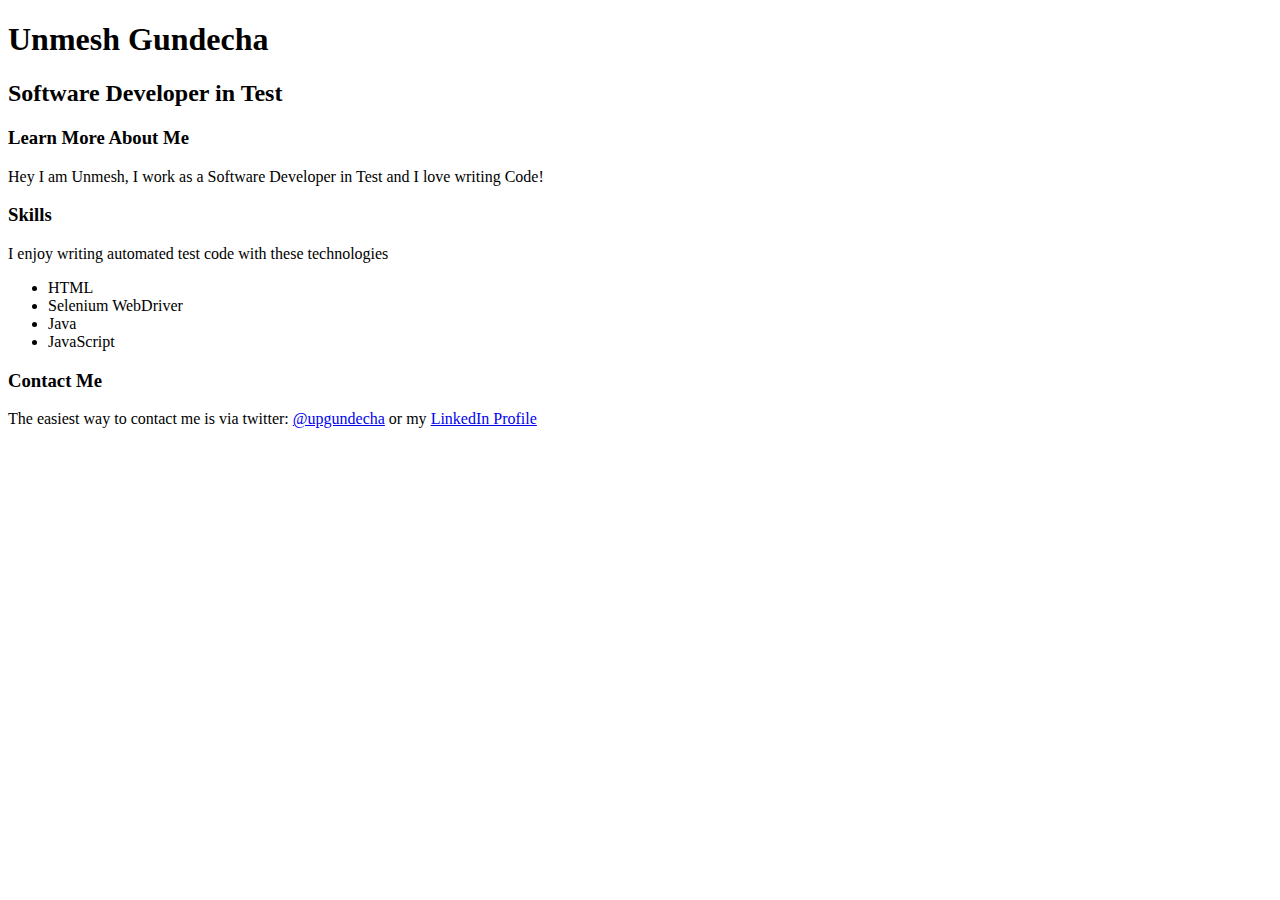
==== index.html @ 069da507 "Created my portfolio" ====
<!DOCTYPE html>
<html lang="en">
<head>
  <meta charset="UTF-8">
  <meta name="viewport" content="width=device-width; initial-scale=1.0; maximum-scale=1.0;">
  <link rel="stylesheet" href="main.css">
  <title>HTML Portfolio</title>
</head>
<body>
  <div class="header">
      <h1>Unmesh Gundecha</h1>
      <h2>Software Developer in Test</h2>
  </div>
  <div class="tagline">
    <h3>Learn More About Me</h3>
    <p>Hey I am Unmesh, I work as a Software Developer in Test and I love writing Code!</p>
  </div>
  <div class="skills">
    <h3>Skills</h3>
    <p>I enjoy writing automated test code with these technologies</p>
    <ul>
      <li>HTML</li>
      <li>Selenium WebDriver</li>
      <li>Java</li>
      <li>JavaScript</li>
    </ul>
  </div>
  <div class="contact">
    <h3>Contact Me</h3>
    The easiest way to contact me is via twitter: <a target="_blank" href="https://twitter.com/upgundecha">@upgundecha</a> or my <a target="_blank" href="https://www.linkedin.com/in/upgundecha">LinkedIn Profile</a>
  </div>

</body>
</html>
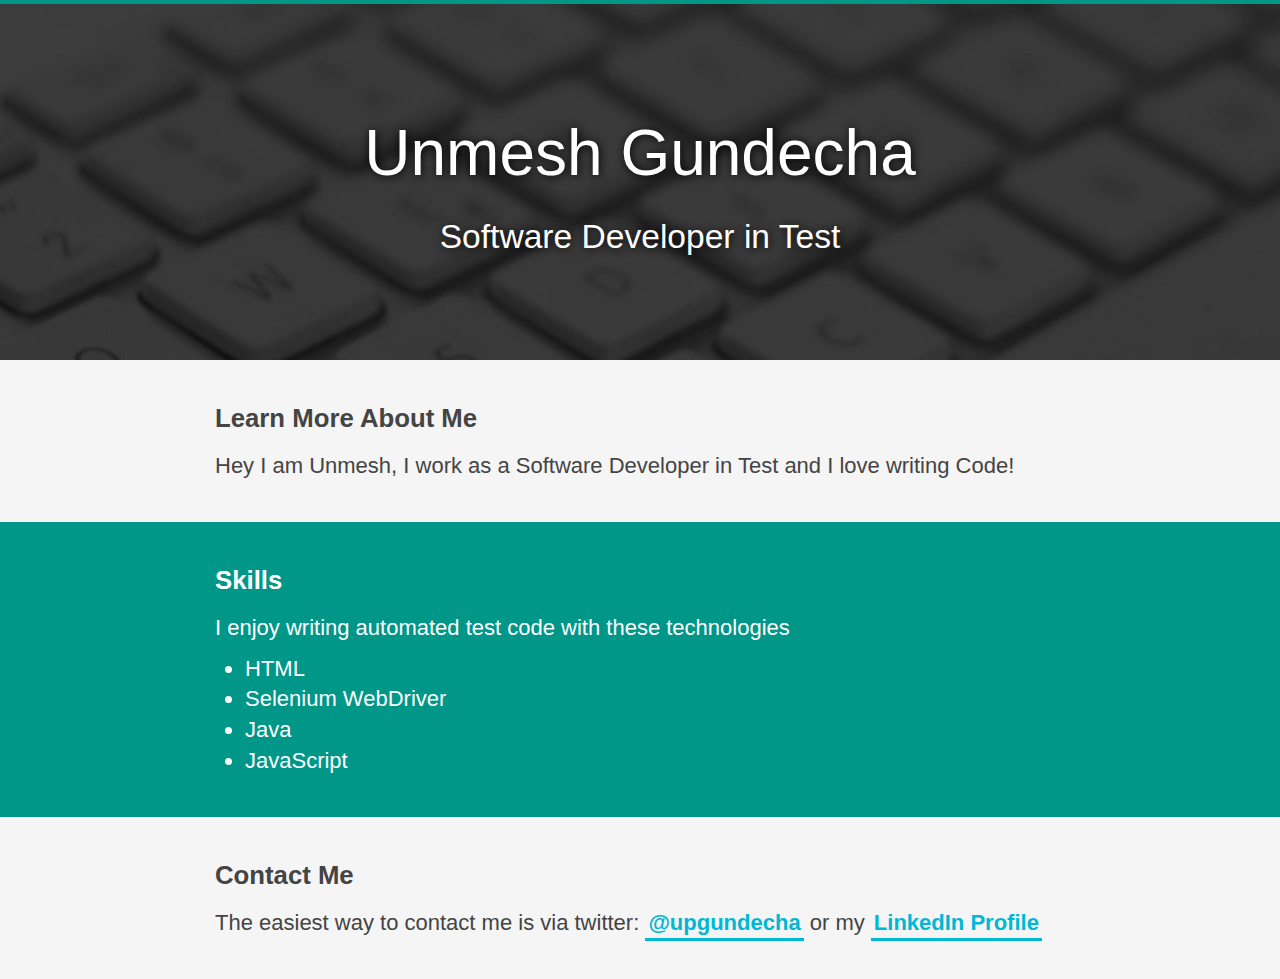
==== commit 80698e05: "Added style" ====
--- a/index.html
+++ b/index.html
@@ -6,29 +6,36 @@
   <link rel="stylesheet" href="main.css">
   <title>HTML Portfolio</title>
 </head>
-<body>
+<body data-gr-c-s-loaded="true">
   <div class="header">
+    <div class="content-wrapper">
       <h1>Unmesh Gundecha</h1>
       <h2>Software Developer in Test</h2>
+    </div>
   </div>
   <div class="tagline">
-    <h3>Learn More About Me</h3>
-    <p>Hey I am Unmesh, I work as a Software Developer in Test and I love writing Code!</p>
+    <div class="content-wrapper">
+      <h3>Learn More About Me</h3>
+      <p>Hey I am Unmesh, I work as a Software Developer in Test and I love writing Code!</p>
+    </div>
   </div>
   <div class="skills">
-    <h3>Skills</h3>
-    <p>I enjoy writing automated test code with these technologies</p>
-    <ul>
-      <li>HTML</li>
-      <li>Selenium WebDriver</li>
-      <li>Java</li>
-      <li>JavaScript</li>
-    </ul>
+    <div class="content-wrapper">
+      <h3>Skills</h3>
+      <p>I enjoy writing automated test code with these technologies</p>
+      <ul>
+        <li>HTML</li>
+        <li>Selenium WebDriver</li>
+        <li>Java</li>
+        <li>JavaScript</li>
+      </ul>
+    </div>
   </div>
   <div class="contact">
-    <h3>Contact Me</h3>
-    The easiest way to contact me is via twitter: <a target="_blank" href="https://twitter.com/upgundecha">@upgundecha</a> or my <a target="_blank" href="https://www.linkedin.com/in/upgundecha">LinkedIn Profile</a>
+    <div class="content-wrapper">
+      <h3>Contact Me</h3>
+      <p>The easiest way to contact me is via twitter: <a target="_blank" href="https://twitter.com/upgundecha">@upgundecha</a> or my <a target="_blank" href="https://www.linkedin.com/in/upgundecha">LinkedIn Profile</a><p>
+    </div>
   </div>
-
 </body>
 </html>
--- a/main.css
+++ b/main.css
@@ -0,0 +1,121 @@
+*, *:before, *:after {
+  box-sizing: border-box;
+  margin: 0;
+  padding: 0;
+}
+
+body {
+  background: #F5F5F5;
+  color: #444;
+  font-family: "Helvetica Neue", Arial, serif;
+  font-size: 22px;
+  margin: 0;
+  padding: 0;
+  font-weight: 200;
+  -webkit-font-smoothing: antialiased;
+	-moz-osx-font-smoothing: grayscale;
+}
+
+h1, h2, h3, h4 {
+  margin: 10px 0 15px;
+}
+
+p, ul {
+  margin: 10px 0;
+}
+
+ul li {
+  margin-left: 30px;;
+}
+
+a {
+  color: #00b8d4;
+  font-weight: 600;
+  text-decoration: none;
+  border-bottom: 3px solid #00b8d4;
+  padding: 3px;
+}
+
+a:hover {
+  background-color: #00b8d4;
+  color: white;
+}
+
+a:active {
+  position: relative;
+  top: 1px;
+}
+
+.content-wrapper {
+  line-height: 1.4;
+  margin: 0 auto;
+  max-width: 900px;
+  padding: 30px 25px;
+}
+
+/*
+ * HEADER
+ */
+
+.header {
+  align-items: center;
+  background-color: #EFEFEF;
+  background-image: url('bg.jpg');
+  background-position: cover;
+  background-repeat: no-repeat;
+  background-size: 100% auto;
+  border-top: 4px solid #009688;
+  color: #FFFFFF;
+  display: flex;
+  flex-direction: column;
+  height: 40vh;
+  justify-content: center;
+  min-height: 250px;
+  padding: 0 20px;
+  position: relative;
+  text-align: center;
+}
+
+@media only screen and (max-device-width: 420px)  {
+  .header {
+    background-size: auto 100%;
+  }
+}
+
+.header:before {
+  background: rgba(0, 0, 0, .7);
+  bottom: 0;
+  content: ' ';
+  display: block;
+  left: 0;
+  position: absolute;
+  right: 0;
+  top: 0;
+  z-index: 1;
+}
+
+.header * {
+  position: relative;
+  z-index: 2;
+  text-shadow: 1px 1px 10px black;
+}
+
+.header h1 {
+  font-size: 4rem;
+  font-weight: 100;
+}
+
+.header h2 {
+  font-size: 2.1rem;
+  font-weight: 100;
+  margin: 5px 0;
+}
+
+/*
+ * SKILLS
+ */
+
+.skills {
+  background: #009688;
+  color: white;
+}
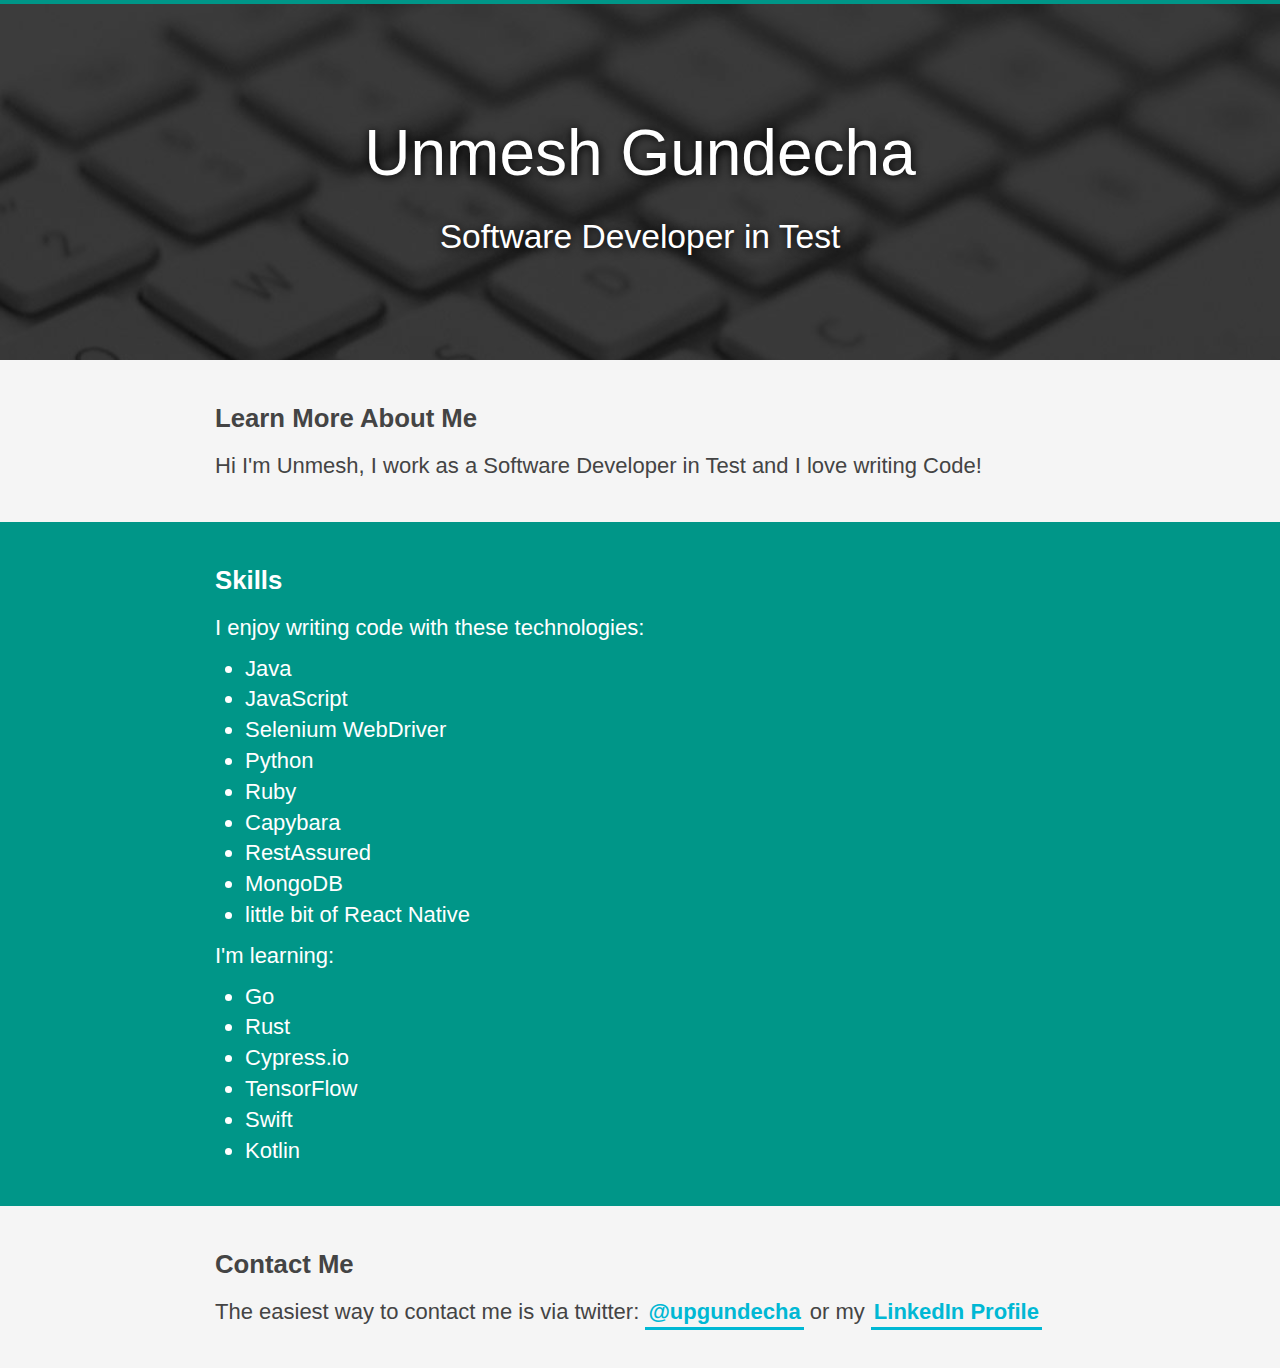
==== commit 43f86871: "Refresh" ====
--- a/index.html
+++ b/index.html
@@ -4,7 +4,7 @@
   <meta charset="UTF-8">
   <meta name="viewport" content="width=device-width; initial-scale=1.0; maximum-scale=1.0;">
   <link rel="stylesheet" href="main.css">
-  <title>HTML Portfolio</title>
+  <title>Unmesh Gundecha - Portfolio</title>
 </head>
 <body data-gr-c-s-loaded="true">
   <div class="header">
@@ -16,18 +16,32 @@
   <div class="tagline">
     <div class="content-wrapper">
       <h3>Learn More About Me</h3>
-      <p>Hey I am Unmesh, I work as a Software Developer in Test and I love writing Code!</p>
+      <p>Hi I'm Unmesh, I work as a Software Developer in Test and I love writing Code!</p>
     </div>
   </div>
   <div class="skills">
     <div class="content-wrapper">
       <h3>Skills</h3>
-      <p>I enjoy writing automated test code with these technologies</p>
+      <p>I enjoy writing code with these technologies:</p>
       <ul>
-        <li>HTML</li>
-        <li>Selenium WebDriver</li>
         <li>Java</li>
         <li>JavaScript</li>
+        <li>Selenium WebDriver</li>
+        <li>Python</li>
+        <li>Ruby</li>
+        <li>Capybara</li>
+        <li>RestAssured</li>
+        <li>MongoDB</li>
+        <li>little bit of React Native</li>
+      </ul>
+      <p>I'm learning: </p>
+      <ul>
+        <li>Go</li>
+        <li>Rust</li>
+        <li>Cypress.io</li>
+        <li>TensorFlow</li>
+        <li>Swift</li>
+        <li>Kotlin</li>
       </ul>
     </div>
   </div>
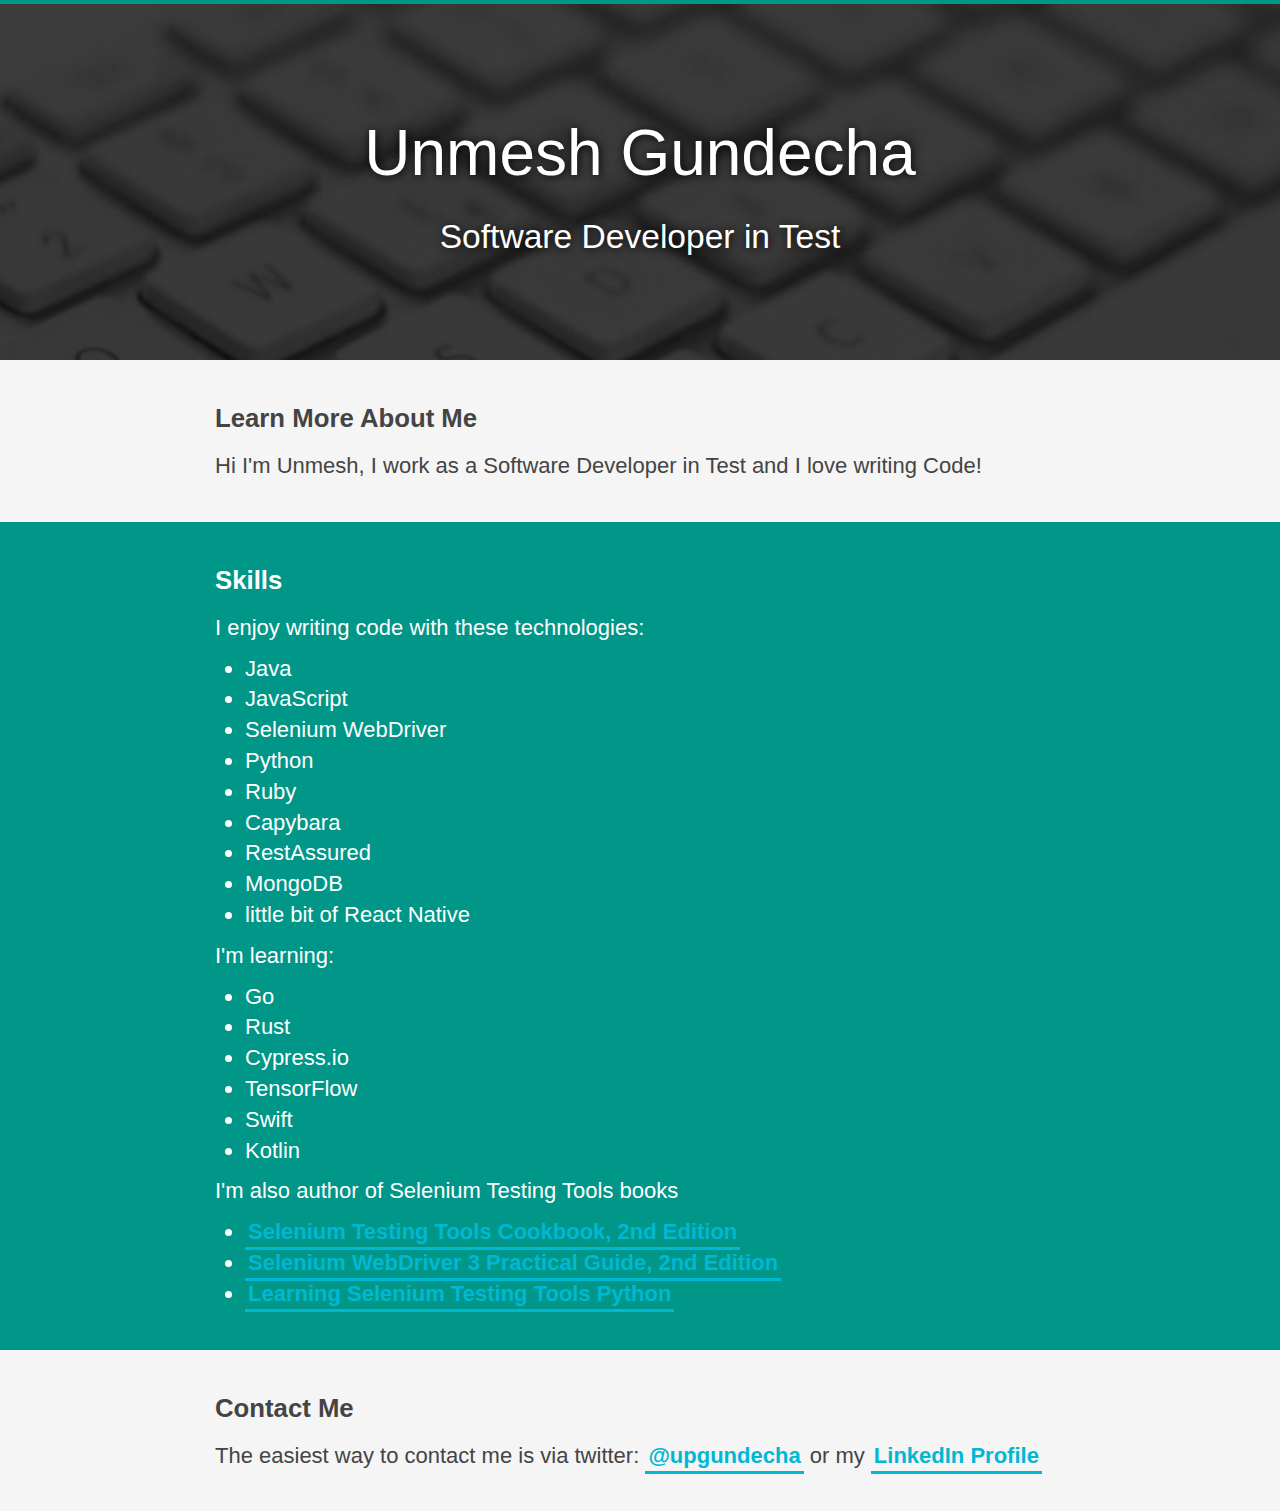
==== commit 7105da03: "Added books links" ====
--- a/index.html
+++ b/index.html
@@ -43,6 +43,13 @@
         <li>Swift</li>
         <li>Kotlin</li>
       </ul>
+      <p>I'm also author of Selenium Testing Tools books</p>
+      <ul>
+        <li><a href="https://www.packtpub.com/web-development/selenium-testing-tools-cookbook-second-edition" target="_blank">Selenium Testing Tools Cookbook, 2nd Edition</a</li>
+        <li><a href="https://www.packtpub.com/web-development/selenium-webdriver-3-practical-guide-second-edition" target="_blank">Selenium WebDriver 3 Practical Guide, 2nd Edition</a></li>
+        <li><a href="https://www.packtpub.com/web-development/learning-selenium-testing-tools-python" target="_blank">Learning Selenium Testing Tools Python</a></li>
+
+      </ul>
     </div>
   </div>
   <div class="contact">
